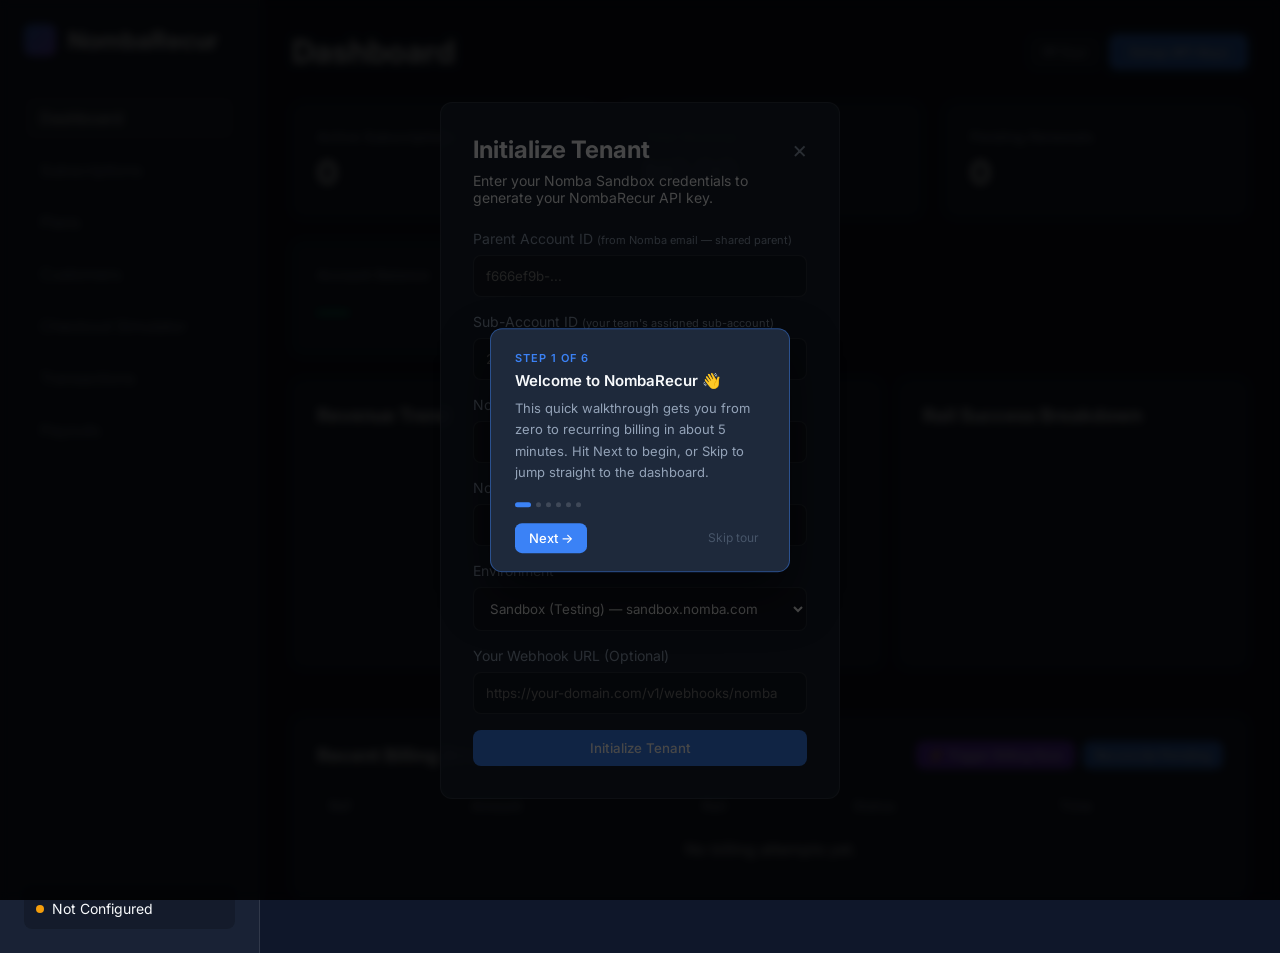
==== static/index.html @ 5887d8bd "feat: account balance, transaction ledger, bank dropdown, and payouts - Dashboard stat card now show" ====
<!DOCTYPE html>
<html lang="en">
<head>
    <meta charset="UTF-8">
    <meta name="viewport" content="width=device-width, initial-scale=1.0">
    <title>NombaRecur - Merchant Dashboard</title>
    <link rel="stylesheet" href="/static/styles.css">
    <link href="https://fonts.googleapis.com/css2?family=Inter:wght@300;400;500;600;700&display=swap" rel="stylesheet">
    <script src="https://cdn.jsdelivr.net/npm/chart.js"></script>
</head>
<body>
    <div id="app">
        <!-- Sidebar -->
        <aside class="sidebar">
            <div class="brand">
                <div class="logo"></div>
                <h2>NombaRecur</h2>
            </div>
            <nav>
                <a href="#" class="active" data-view="dashboard">Dashboard</a>
                <a href="#" data-view="subscriptions">Subscriptions</a>
                <a href="#" data-view="plans">Plans</a>
                <a href="#" data-view="customers">Customers</a>
                <a href="#" data-view="simulator">Checkout Simulator</a>
                <a href="#" data-view="transactions">Transactions</a>
                <a href="#" data-view="payouts">Payouts</a>
            </nav>
            <div class="tenant-status" id="tenantStatus">
                <span class="status-indicator yellow"></span> Not Configured
            </div>
        </aside>

        <!-- Main Content -->
        <main class="content">
            <!-- Topbar -->
            <header class="topbar">
                <h1 id="pageTitle">Dashboard</h1>
                <div style="display:flex;gap:8px;align-items:center;">
                    <button id="tourBtn" class="btn" style="padding:8px 14px;font-size:13px;background:rgba(255,255,255,0.06);color:#94a3b8;" title="Replay the getting-started tour">🗺 Tour</button>
                    <button id="setupBtn" class="btn primary">Setup API Keys</button>
                </div>
            </header>

            <!-- Views -->
            <div id="views">
                <!-- Dashboard View -->
                <div class="view active" id="view-dashboard">
                    <div class="stats-grid">
                        <div class="stat-card">
                            <h3>Active Subscriptions</h3>
                            <p class="value" id="activeSubsCount">0</p>
                        </div>
                        <div class="stat-card">
                            <h3>Total Revenue</h3>
                            <p class="value" id="totalRevenue">₦0.00</p>
                        </div>
                        <div class="stat-card">
                            <h3>Pending Renewals</h3>
                            <p class="value" id="pendingRenewals">0</p>
                        </div>
                        <div class="stat-card" style="border-color: rgba(16,185,129,0.3);">
                            <h3>Account Balance</h3>
                            <p class="value" id="accountBalance" style="color:#10b981;">—</p>
                        </div>
                    </div>
                    <div class="charts-grid" style="display: grid; grid-template-columns: 2fr 1fr; gap: 16px; margin-top: 16px;">
                        <div class="card">
                            <h3 style="margin-bottom:12px;">Revenue Trend</h3>
                            <div><canvas id="revenueChart" height="200"></canvas></div>
                        </div>
                        <div class="card">
                            <h3 style="margin-bottom:12px;">Rail Success Breakdown</h3>
                            <div><canvas id="railChart" height="200"></canvas></div>
                        </div>
                    </div>
                    <div class="card mt-2">
                        <div class="flex-between" style="margin-bottom: 16px;">
                            <h3 style="margin-bottom: 0;">Recent Billing Attempts</h3>
                            <div style="display:flex;gap:8px;">
                                <button id="triggerBillingBtn" class="btn" style="padding:6px 12px;font-size:13px;background:#7c3aed;color:white;">⚡ Trigger Billing Now</button>
                                <button id="reconcileBtn" class="btn primary" style="padding: 6px 12px; font-size: 13px;">Reconcile Pending</button>
                            </div>
                        </div>
                        <div class="table-responsive">
                            <table class="table">
                                <thead>
                                    <tr>
                                        <th>Ref</th>
                                        <th>Amount</th>
                                        <th>Rail</th>
                                        <th>Status</th>
                                        <th>Time</th>
                                    </tr>
                                </thead>
                                <tbody id="billingLogBody">
                                    <tr><td colspan="5" class="text-center">No billing attempts yet.</td></tr>
                                </tbody>
                            </table>
                        </div>
                    </div>
                </div>

                <!-- Subscriptions View -->
                <div class="view" id="view-subscriptions">
                    <div class="card">
                        <h3>Active Subscriptions</h3>
                        <div id="subscriptionsList" class="flex-list"></div>
                    </div>
                </div>

                <!-- Plans View -->
                <div class="view" id="view-plans">
                    <div class="card">
                        <h3>Create New Plan</h3>
                        <form id="createPlanForm">
                            <div class="form-group">
                                <label>Plan Name</label>
                                <input type="text" id="planName" placeholder="e.g. Pro Monthly" required>
                            </div>
                            <div class="form-group">
                                <label>Amount (₦)</label>
                                <input type="number" id="planAmount" placeholder="10000" required>
                            </div>
                            <div class="form-group">
                                <label>Billing Interval</label>
                                <select id="planInterval" required>
                                    <option value="monthly">Monthly</option>
                                    <option value="yearly">Yearly</option>
                                    <option value="weekly">Weekly</option>
                                    <option value="daily">Daily</option>
                                    <option value="5_minutes">Every 5 Minutes (Demo)</option>
                                    <option value="4_minutes">Every 4 Minutes (Demo)</option>
                                    <option value="1_minute">Every 1 Minute (Demo)</option>
                                </select>
                            </div>
                            <button type="submit" class="btn primary">Create Plan</button>
                        </form>
                    </div>
                    <div class="card mt-2">
                        <h3>Your Plans</h3>
                        <div id="plansList" class="flex-list"></div>
                    </div>
                </div>

                <!-- Customers View -->
                <div class="view" id="view-customers">
                    <div class="card">
                        <h3>Register Customer</h3>
                        <form id="createCustomerForm">
                            <div class="form-group">
                                <label>Email</label>
                                <input type="email" id="customerEmail" placeholder="jane@example.com" required>
                            </div>
                            <div class="form-group">
                                <label>External ID</label>
                                <input type="text" id="customerExtId" placeholder="user_123" required>
                            </div>
                            <button type="submit" class="btn primary">Register Customer</button>
                        </form>
                    </div>
                    
                    <div class="card mt-2">
                        <div class="flex-between">
                            <h3>Import from CSV</h3>
                        </div>
                        <p class="text-muted" style="font-size: 14px; margin-bottom: 12px;">CSV must have <code>email</code> and <code>external_id</code> headers.</p>
                        <div style="display: flex; gap: 12px;">
                            <input type="file" id="csvFileInput" accept=".csv" style="flex: 1; padding: 8px;">
                            <button id="importCsvBtn" class="btn primary">Import CSV</button>
                        </div>
                    </div>
                    <div class="card mt-2">
                        <h3>Enroll Direct Debit Mandate</h3>
                        <p class="text-muted" style="font-size:14px;margin-bottom:12px;">Link a customer's bank account for automatic direct debit payments (Rail 2). Requires a live Nigerian bank account.</p>
                        <form id="enrollMandateForm">
                            <div class="form-group">
                                <label>Customer</label>
                                <select id="mandateCustomer" required></select>
                            </div>
                            <div class="form-group">
                                <label>Account Number</label>
                                <input type="text" id="mandateAccountNumber" placeholder="0123456789" maxlength="10" required>
                            </div>
                            <div class="form-group">
                                <label>Bank</label>
                                <select id="mandateBankCode" required>
                                    <option value="">Loading banks...</option>
                                </select>
                            </div>
                            <div class="form-group">
                                <label>Phone Number</label>
                                <input type="tel" id="mandatePhone" placeholder="08012345678">
                            </div>
                            <button type="submit" class="btn primary">Enroll Mandate</button>
                        </form>
                    </div>
                    <div class="card mt-2">
                        <h3>Your Customers</h3>
                        <div id="customersList" class="flex-list"></div>
                    </div>
                </div>

                <!-- Simulator View -->
                <div class="view" id="view-simulator">
                    <div class="card">
                        <h3>Simulate Subscription Checkout</h3>
                        <p class="text-muted">Select a plan and customer to generate an initial checkout link. This mimics what your frontend would do to setup the recurring mandate.</p>
                        <form id="simulateForm">
                            <div class="form-group">
                                <label>Customer</label>
                                <select id="simCustomer" required></select>
                            </div>
                            <div class="form-group">
                                <label>Plan</label>
                                <select id="simPlan" required></select>
                            </div>
                            <button type="submit" class="btn primary" id="generateLinkBtn">Generate Nomba Checkout Link</button>
                        </form>
                    </div>
                    
                    <div id="checkoutResult" class="card mt-2 hidden" style="border: 1px solid #10b981; background: rgba(16, 185, 129, 0.05);">
                        <h3 style="color: #10b981;">Checkout Generated!</h3>
                        <p>Click below to open Nomba's hosted sandbox checkout. Use OTP <strong>9999</strong> to simulate success.</p>
                        <div style="display:flex;align-items:flex-start;gap:20px;flex-wrap:wrap;">
                            <div>
                                <a id="checkoutLinkBtn" href="#" target="_blank" class="btn" style="background: #10b981; color: white;">Open Checkout ↗</a>
                                <p style="font-size:12px;color:#64748b;margin-top:8px;">Or scan the QR code to open on mobile</p>
                            </div>
                            <div style="text-align:center;">
                                <img id="checkoutQR" src="" alt="Checkout QR" width="140" height="140" style="border-radius:8px;border:3px solid rgba(16,185,129,0.3);">
                            </div>
                        </div>
                    </div>
                </div>
                <!-- Transactions View -->
                <div class="view" id="view-transactions">
                    <div class="card">
                        <div class="flex-between" style="margin-bottom:16px;">
                            <h3 style="margin-bottom:0;">Transaction Ledger</h3>
                            <button id="refreshTxBtn" class="btn" style="padding:6px 12px;font-size:13px;">↻ Refresh</button>
                        </div>
                        <div class="table-responsive">
                            <table class="table">
                                <thead>
                                    <tr>
                                        <th>Reference</th>
                                        <th>Amount</th>
                                        <th>Type</th>
                                        <th>Status</th>
                                        <th>Description</th>
                                        <th>Date</th>
                                    </tr>
                                </thead>
                                <tbody id="txTableBody">
                                    <tr><td colspan="6" class="text-center text-muted">Loading...</td></tr>
                                </tbody>
                            </table>
                        </div>
                        <div style="display:flex;gap:8px;margin-top:12px;justify-content:center;">
                            <button id="txPrevBtn" class="btn" style="padding:6px 16px;">← Prev</button>
                            <span id="txPageLabel" style="line-height:32px;color:#94a3b8;font-size:13px;">Page 1</span>
                            <button id="txNextBtn" class="btn" style="padding:6px 16px;">Next →</button>
                        </div>
                    </div>
                </div>

                <!-- Payouts View -->
                <div class="view" id="view-payouts">
                    <div class="card">
                        <h3>Send Payout</h3>
                        <p class="text-muted" style="font-size:14px;margin-bottom:16px;">Transfer collected funds from your Nomba sub-account to any Nigerian bank account.</p>
                        <form id="payoutForm">
                            <div style="display:grid;grid-template-columns:1fr 1fr;gap:12px;">
                                <div class="form-group">
                                    <label>Destination Bank</label>
                                    <select id="payoutBankCode" required>
                                        <option value="">Loading banks...</option>
                                    </select>
                                </div>
                                <div class="form-group">
                                    <label>Account Number</label>
                                    <input type="text" id="payoutAccountNumber" placeholder="0123456789" maxlength="10" required>
                                </div>
                            </div>
                            <div class="form-group" style="display:flex;gap:8px;align-items:flex-end;">
                                <div style="flex:1;">
                                    <label>Account Name</label>
                                    <input type="text" id="payoutAccountName" placeholder="Click Verify →" readonly required style="background:rgba(255,255,255,0.04);">
                                </div>
                                <button type="button" id="verifyAccountBtn" class="btn" style="padding:10px 16px;white-space:nowrap;margin-bottom:0;">Verify</button>
                            </div>
                            <div class="form-group">
                                <label>Amount (₦)</label>
                                <input type="number" id="payoutAmount" placeholder="5000" min="1" required>
                            </div>
                            <div class="form-group">
                                <label>Narration</label>
                                <input type="text" id="payoutNarration" placeholder="NombaRecur Payout" value="NombaRecur Payout">
                            </div>
                            <button type="submit" class="btn primary" id="sendPayoutBtn" disabled>Send Payout</button>
                        </form>
                    </div>
                    <div class="card mt-2">
                        <h3>Payout History</h3>
                        <div id="payoutHistoryList" class="flex-list"><p class="text-muted">Payouts will appear here after they are sent.</p></div>
                    </div>
                </div>
            </div>
        </main>
    </div>

    <!-- Modals -->
    <div class="modal" id="setupModal">
        <div class="modal-content">
            <div style="display: flex; justify-content: space-between; align-items: center; margin-bottom: 8px;">
                <h2 style="margin-bottom: 0;">Initialize Tenant</h2>
                <span id="closeModalBtn" style="cursor: pointer; font-size: 24px; color: var(--text-muted);">&times;</span>
            </div>
            <p class="text-muted">Enter your Nomba Sandbox credentials to generate your NombaRecur API key.</p>
            <form id="setupForm">
                <div class="form-group">
                    <label>Parent Account ID <span style="font-size:11px;color:#94a3b8;">(from Nomba email — shared parent)</span></label>
                    <input type="text" id="nombaAccountId" placeholder="f666ef9b-..." required>
                </div>
                <div class="form-group">
                    <label>Sub-Account ID <span style="font-size:11px;color:#94a3b8;">(your team's assigned sub-account)</span></label>
                    <input type="text" id="nombaSubAccountId" placeholder="263f3870-...">
                </div>
                <div class="form-group">
                    <label>Nomba Client ID</label>
                    <input type="text" id="nombaClientId" required>
                </div>
                <div class="form-group">
                    <label>Nomba Client Secret</label>
                    <input type="password" id="nombaClientSecret" required>
                </div>
                <div class="form-group">
                    <label>Environment</label>
                    <select id="nombaEnv">
                        <option value="sandbox">Sandbox (Testing) — sandbox.nomba.com</option>
                        <option value="production">Production (Live) — api.nomba.com · unlimited VAs</option>
                    </select>
                </div>
                <div class="form-group">
                    <label>Your Webhook URL (Optional)</label>
                    <input type="url" id="webhookUrl" placeholder="https://your-domain.com/v1/webhooks/nomba">
                </div>
                <button type="submit" class="btn primary full-width">Initialize Tenant</button>
            </form>
        </div>
    </div>

    <div class="modal" id="messageModal">
        <div class="modal-content">
            <h2 id="messageModalTitle" style="margin-bottom: 8px;">Message</h2>
            <p id="messageModalText" style="margin-bottom: 16px;"></p>
            <button id="messageModalBtn" class="btn primary full-width">OK</button>
        </div>
    </div>

    <!-- VA Provisioning Failure Modal -->
    <div class="modal" id="vaRetryModal">
        <div class="modal-content">
            <div style="text-align:center; margin-bottom: 12px;">
                <span style="font-size: 36px;">🏦</span>
            </div>
            <h2 style="margin-bottom: 8px; color: #f59e0b;">Virtual Account Not Ready</h2>
            <p id="vaRetryText" style="margin-bottom: 20px; color: #94a3b8; font-size: 14px;"></p>
            <div style="display:flex; gap: 10px;">
                <button id="vaRetryBtn" class="btn primary full-width">Retry VA Creation</button>
                <button id="vaRetryDismissBtn" class="btn full-width" style="background: var(--bg-lighter);">Dismiss</button>
            </div>
        </div>
    </div>

    <!-- Onboarding Tour -->
    <div id="tourOverlay" class="tour-overlay" style="display:none;"></div>
    <div id="tourCard" class="tour-card" style="display:none;"></div>

    <!-- Loading Overlay -->
    <div id="loadingOverlay" class="loading-overlay">
        <div class="spinner"></div>
    </div>

    <script src="/static/app.js"></script>
</body>
</html>
---- static/styles.css ----
:root {
    --bg-dark: #0f172a;
    --bg-card: rgba(30, 41, 59, 0.7);
    --border: rgba(255, 255, 255, 0.1);
    --primary: #3b82f6;
    --primary-hover: #2563eb;
    --text-main: #f8fafc;
    --text-muted: #94a3b8;
    --yellow: #f59e0b;
    --green: #10b981;
}

* {
    box-sizing: border-box;
    margin: 0;
    padding: 0;
}

body {
    font-family: 'Inter', sans-serif;
    background-color: var(--bg-dark);
    color: var(--text-main);
    display: flex;
    min-height: 100vh;
}

/* Glassmorphism Classes */
.card, .sidebar, .modal-content {
    background: var(--bg-card);
    backdrop-filter: blur(12px);
    -webkit-backdrop-filter: blur(12px);
    border: 1px solid var(--border);
    border-radius: 12px;
}

/* Layout */
#app {
    display: flex;
    width: 100%;
}

.sidebar {
    width: 260px;
    padding: 24px;
    display: flex;
    flex-direction: column;
    border-radius: 0;
    border-top: none;
    border-bottom: none;
    border-left: none;
}

.brand {
    display: flex;
    align-items: center;
    gap: 12px;
    margin-bottom: 40px;
}

.logo {
    width: 32px;
    height: 32px;
    background: linear-gradient(135deg, var(--primary), #8b5cf6);
    border-radius: 8px;
}

.sidebar nav {
    display: flex;
    flex-direction: column;
    gap: 8px;
    flex: 1;
}

.sidebar nav a {
    color: var(--text-muted);
    text-decoration: none;
    padding: 12px 16px;
    border-radius: 8px;
    transition: all 0.2s;
}

.sidebar nav a:hover, .sidebar nav a.active {
    background: rgba(255, 255, 255, 0.05);
    color: var(--text-main);
}

.tenant-status {
    padding: 12px;
    border-radius: 8px;
    background: rgba(0,0,0,0.2);
    font-size: 14px;
    display: flex;
    align-items: center;
    gap: 8px;
}

.status-indicator {
    width: 8px;
    height: 8px;
    border-radius: 50%;
}
.status-indicator.yellow { background: var(--yellow); }
.status-indicator.green { background: var(--green); box-shadow: 0 0 8px var(--green); }

.content {
    flex: 1;
    padding: 32px;
    overflow-y: auto;
}

.topbar {
    display: flex;
    justify-content: space-between;
    align-items: center;
    margin-bottom: 32px;
}

/* UI Elements */
.btn {
    padding: 10px 20px;
    border-radius: 8px;
    border: none;
    cursor: pointer;
    font-weight: 500;
    font-family: inherit;
    transition: all 0.2s;
    text-decoration: none;
    display: inline-block;
}

.btn.primary {
    background: var(--primary);
    color: white;
}

.btn.primary:hover {
    background: var(--primary-hover);
}

.full-width { width: 100%; }

.stats-grid {
    display: grid;
    grid-template-columns: repeat(auto-fit, minmax(240px, 1fr));
    gap: 24px;
    margin-bottom: 24px;
}

.stat-card {
    background: var(--bg-card);
    border: 1px solid var(--border);
    border-radius: 12px;
    padding: 24px;
}

.stat-card h3 {
    font-size: 14px;
    color: var(--text-muted);
    font-weight: 500;
    margin-bottom: 8px;
}

.stat-card .value {
    font-size: 32px;
    font-weight: 700;
}

.card {
    padding: 24px;
    margin-bottom: 24px;
}

.mt-2 { margin-top: 24px; }
.hidden { display: none !important; }

/* Forms */
.form-group {
    margin-bottom: 16px;
}

.form-group label {
    display: block;
    margin-bottom: 8px;
    font-size: 14px;
    color: var(--text-muted);
}

input, select {
    width: 100%;
    padding: 12px;
    background: rgba(0, 0, 0, 0.2);
    border: 1px solid var(--border);
    border-radius: 8px;
    color: white;
    font-family: inherit;
}
input:focus, select:focus {
    outline: none;
    border-color: var(--primary);
}

/* Tables & Lists */
.table-responsive {
    overflow-x: auto;
}
table {
    width: 100%;
    border-collapse: collapse;
}
th, td {
    text-align: left;
    padding: 12px;
    border-bottom: 1px solid var(--border);
}
th {
    color: var(--text-muted);
    font-weight: 500;
    font-size: 14px;
}
.text-center { text-align: center; }

.flex-list {
    display: flex;
    flex-direction: column;
    gap: 12px;
}
.list-item {
    padding: 16px;
    background: rgba(0,0,0,0.2);
    border-radius: 8px;
    border: 1px solid var(--border);
}

/* Views */
.view {
    display: none;
}
.view.active {
    display: block;
    animation: fadeIn 0.3s ease;
}

@keyframes fadeIn {
    from { opacity: 0; transform: translateY(10px); }
    to { opacity: 1; transform: translateY(0); }
}

/* Modals */
.modal {
    position: fixed;
    top: 0; left: 0; right: 0; bottom: 0;
    background: rgba(0,0,0,0.6);
    backdrop-filter: blur(4px);
    display: none;
    justify-content: center;
    align-items: center;
    z-index: 100;
}
.modal.active {
    display: flex;
}
.modal-content {
    width: 100%;
    max-width: 400px;
    padding: 32px;
}
.modal h2 { margin-bottom: 8px; }
.modal p { margin-bottom: 24px; font-size: 14px; }

/* Spinner */
.loading-overlay {
    position: fixed;
    top: 0; left: 0; right: 0; bottom: 0;
    background: rgba(15, 23, 42, 0.8);
    backdrop-filter: blur(4px);
    display: flex;
    justify-content: center;
    align-items: center;
    z-index: 9999;
    opacity: 0;
    pointer-events: none;
    transition: opacity 0.3s;
}

.loading-overlay.active {
    opacity: 1;
    pointer-events: all;
}

.spinner {
    width: 50px;
    height: 50px;
    border: 4px solid var(--border);
    border-top-color: var(--primary);
    border-radius: 50%;
    animation: spin 1s linear infinite;
}

@keyframes spin {
    to { transform: rotate(360deg); }
}

.btn-danger {
    background: #ef4444;
    color: white;
    padding: 6px 12px;
    font-size: 12px;
}
.btn-danger:hover {
    background: #dc2626;
}

.flex-between {
    display: flex;
    justify-content: space-between;
    align-items: center;
}

/* ------------------------------------------------------------------ */
/* Onboarding Tour                                                      */
/* ------------------------------------------------------------------ */

/* Semi-transparent full-screen dimmer; pointer-events off so the     */
/* highlighted element remains interactive during the tour.            */
.tour-overlay {
    position: fixed;
    inset: 0;
    background: rgba(0, 0, 0, 0.72);
    z-index: 490;
    pointer-events: none;
    transition: opacity 0.25s;
}

/* Anything the tour wants to spotlight sits above the dimmer.         */
/* JS temporarily sets position:relative + this class on the element   */
/* and, when needed, on its closest positioned ancestor (e.g. sidebar).*/
.tour-highlighted {
    position: relative !important;
    z-index: 510 !important;
    border-radius: 8px;
    box-shadow: 0 0 0 3px #3b82f6, 0 0 0 7px rgba(59, 130, 246, 0.25),
                0 0 28px rgba(59, 130, 246, 0.18) !important;
    transition: box-shadow 0.25s;
}

/* Floating tooltip card */
.tour-card {
    position: fixed;
    z-index: 520;
    width: 300px;
    background: #1e293b;
    border: 1px solid rgba(59, 130, 246, 0.45);
    border-radius: 12px;
    padding: 22px 24px 18px;
    box-shadow: 0 24px 48px rgba(0, 0, 0, 0.55);
    transition: top 0.22s ease, left 0.22s ease, transform 0.22s ease;
}

.tour-badge {
    font-size: 11px;
    font-weight: 600;
    letter-spacing: 1px;
    text-transform: uppercase;
    color: #3b82f6;
    margin-bottom: 6px;
}

.tour-card h3 {
    font-size: 15px;
    font-weight: 600;
    color: #f8fafc;
    margin-bottom: 8px;
}

.tour-card p {
    font-size: 13px;
    color: #94a3b8;
    line-height: 1.65;
    margin-bottom: 18px;
}

/* Progress dots */
.tour-dots {
    display: flex;
    gap: 5px;
    margin-bottom: 16px;
}

.tour-dot {
    height: 5px;
    border-radius: 3px;
    background: rgba(255, 255, 255, 0.15);
    transition: width 0.2s, background 0.2s;
    width: 5px;
}
.tour-dot.active {
    width: 16px;
    background: #3b82f6;
}

/* Controls row */
.tour-controls {
    display: flex;
    align-items: center;
    gap: 8px;
}

.tour-btn {
    padding: 7px 14px;
    border-radius: 7px;
    border: none;
    cursor: pointer;
    font-size: 13px;
    font-weight: 500;
    font-family: inherit;
    transition: background 0.15s, color 0.15s;
}
.tour-btn.prev {
    background: rgba(255, 255, 255, 0.07);
    color: #cbd5e1;
}
.tour-btn.prev:hover { background: rgba(255,255,255,0.12); }

.tour-btn.next {
    background: #3b82f6;
    color: #fff;
}
.tour-btn.next:hover { background: #2563eb; }

.tour-skip {
    margin-left: auto;
    background: none;
    border: none;
    color: #475569;
    font-size: 12px;
    cursor: pointer;
    font-family: inherit;
    padding: 4px 6px;
    border-radius: 4px;
    transition: color 0.15s;
}
.tour-skip:hover { color: #94a3b8; }
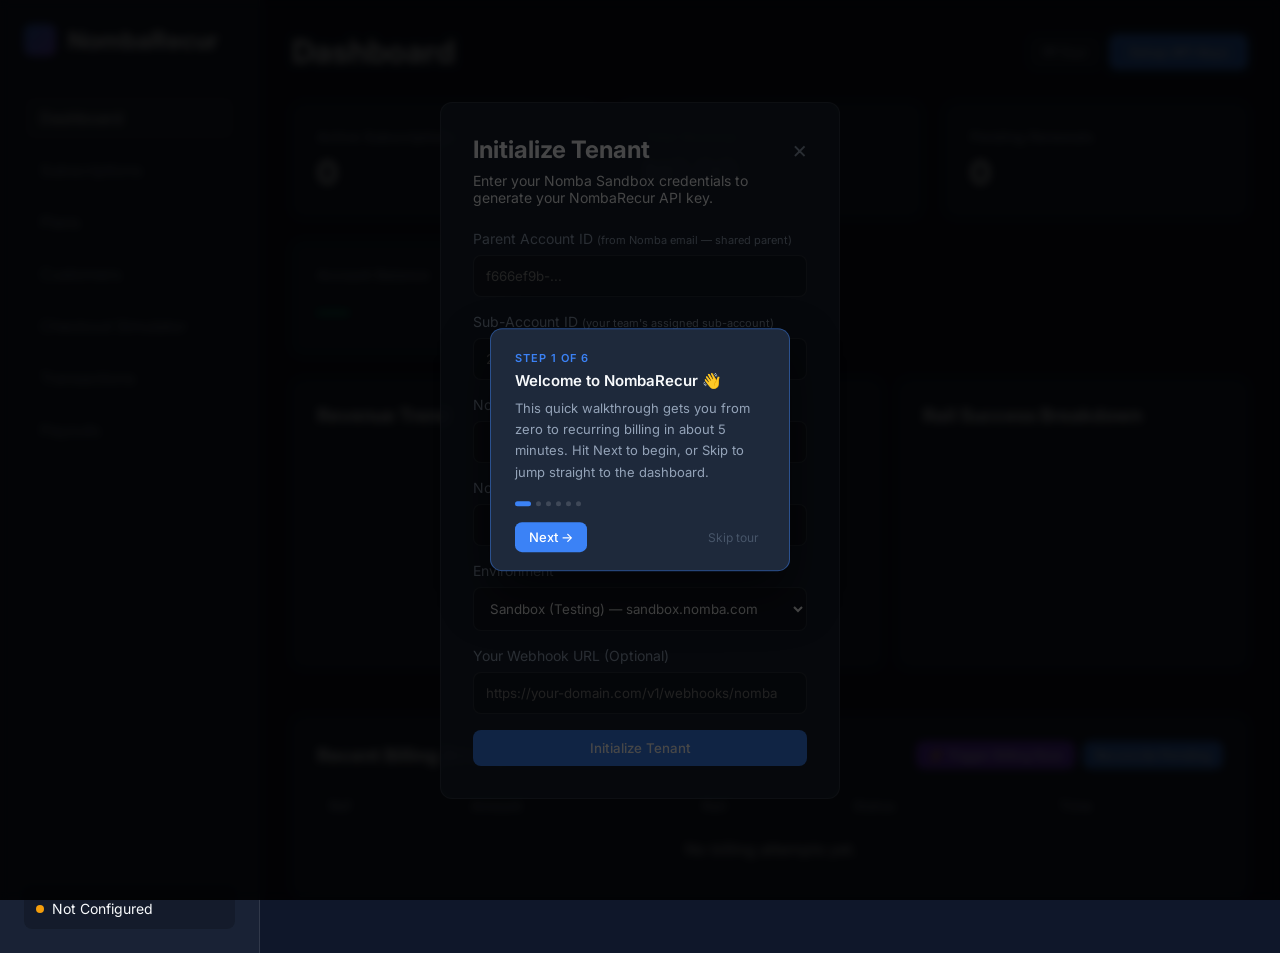
==== commit a23d3257: "feat: add search to banks list, requery VA UI" ====
--- a/static/index.html
+++ b/static/index.html
@@ -148,8 +148,16 @@
                         <h3>Register Customer</h3>
                         <form id="createCustomerForm">
                             <div class="form-group">
+                                <label>Full Name</label>
+                                <input type="text" id="customerName" placeholder="Jane Doe" required>
+                            </div>
+                            <div class="form-group">
                                 <label>Email</label>
                                 <input type="email" id="customerEmail" placeholder="jane@example.com" required>
+                            </div>
+                            <div class="form-group">
+                                <label>Phone (optional)</label>
+                                <input type="tel" id="customerPhone" placeholder="08012345678">
                             </div>
                             <div class="form-group">
                                 <label>External ID</label>
@@ -183,9 +191,8 @@
                             </div>
                             <div class="form-group">
                                 <label>Bank</label>
-                                <select id="mandateBankCode" required>
-                                    <option value="">Loading banks...</option>
-                                </select>
+                                <input list="bankDatalist" id="mandateBankInput" placeholder="Type to search banks..." required autocomplete="off">
+                                <input type="hidden" id="mandateBankCode">
                             </div>
                             <div class="form-group">
                                 <label>Phone Number</label>
@@ -273,9 +280,8 @@
                             <div style="display:grid;grid-template-columns:1fr 1fr;gap:12px;">
                                 <div class="form-group">
                                     <label>Destination Bank</label>
-                                    <select id="payoutBankCode" required>
-                                        <option value="">Loading banks...</option>
-                                    </select>
+                                    <input list="bankDatalist" id="payoutBankInput" placeholder="Type to search banks..." required autocomplete="off">
+                                    <input type="hidden" id="payoutBankCode">
                                 </div>
                                 <div class="form-group">
                                     <label>Account Number</label>
@@ -382,6 +388,9 @@
         <div class="spinner"></div>
     </div>
 
+    <!-- Datalist for Banks -->
+    <datalist id="bankDatalist"></datalist>
+
     <script src="/static/app.js"></script>
 </body>
 </html>
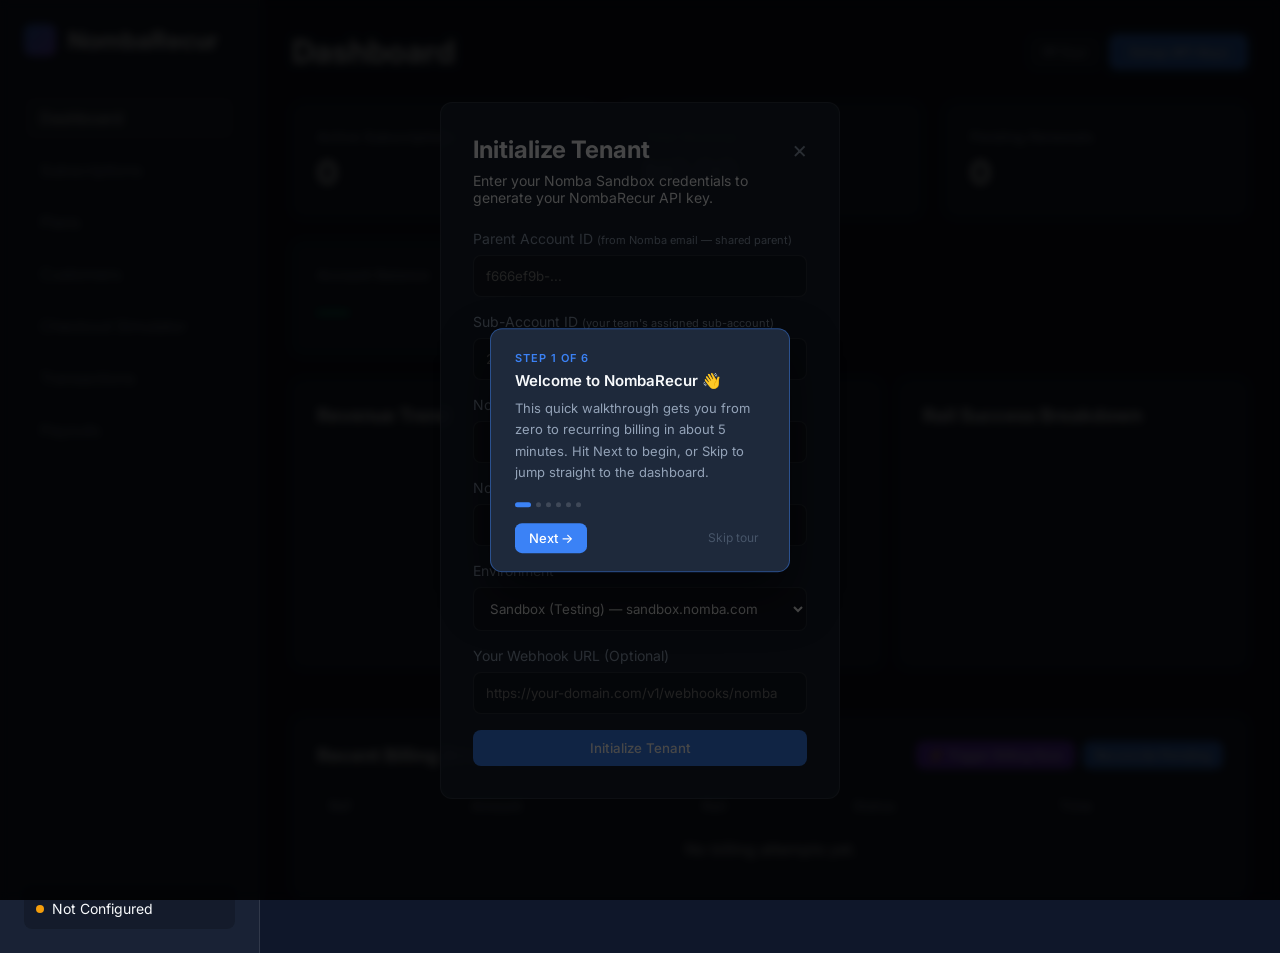
==== commit 4df6da40: "feat: add invoice generation UI to checkout simulator" ====
--- a/static/index.html
+++ b/static/index.html
@@ -191,8 +191,9 @@
                             </div>
                             <div class="form-group">
                                 <label>Bank</label>
-                                <input list="bankDatalist" id="mandateBankInput" placeholder="Type to search banks..." required autocomplete="off">
+                                <input list="mandateBankDatalist" id="mandateBankInput" placeholder="Commercial banks only (Access, GTB, Zenith…)" required autocomplete="off">
                                 <input type="hidden" id="mandateBankCode">
+                                <small style="color:#f59e0b;font-size:11px;">⚠ NIBSS only supports commercial banks — not MFBs (Kuda, OPay, Moniepoint, etc.)</small>
                             </div>
                             <div class="form-group">
                                 <label>Phone Number</label>
@@ -225,16 +226,58 @@
                         </form>
                     </div>
                     
-                    <div id="checkoutResult" class="card mt-2 hidden" style="border: 1px solid #10b981; background: rgba(16, 185, 129, 0.05);">
-                        <h3 style="color: #10b981;">Checkout Generated!</h3>
-                        <p>Click below to open Nomba's hosted sandbox checkout. Use OTP <strong>9999</strong> to simulate success.</p>
-                        <div style="display:flex;align-items:flex-start;gap:20px;flex-wrap:wrap;">
+                    <div id="checkoutResult" class="card mt-2 hidden" style="border: 1px solid #10b981; background: #ffffff;">
+                        <div class="flex-between" style="border-bottom: 1px solid #e2e8f0; padding-bottom: 16px; margin-bottom: 16px;">
+                            <h3 style="color: #10b981; margin: 0;">Checkout Generated!</h3>
                             <div>
+                                <button id="viewInvoiceBtn" class="btn" style="background: #f1f5f9; color: #334155; margin-right: 8px;">📄 View Invoice</button>
                                 <a id="checkoutLinkBtn" href="#" target="_blank" class="btn" style="background: #10b981; color: white;">Open Checkout ↗</a>
-                                <p style="font-size:12px;color:#64748b;margin-top:8px;">Or scan the QR code to open on mobile</p>
-                            </div>
-                            <div style="text-align:center;">
-                                <img id="checkoutQR" src="" alt="Checkout QR" width="140" height="140" style="border-radius:8px;border:3px solid rgba(16,185,129,0.3);">
+                            </div>
+                        </div>
+                        <p class="text-muted" style="margin-bottom: 20px;">Use OTP <strong>9999</strong> to simulate a successful payment in the sandbox checkout.</p>
+                        
+                        <!-- Invoice Template -->
+                        <div id="invoiceTemplate" class="hidden" style="border: 1px solid #e2e8f0; border-radius: 8px; padding: 24px; max-width: 500px; margin: 0 auto; background: #f8fafc; box-shadow: 0 4px 6px -1px rgba(0,0,0,0.05);">
+                            <div style="text-align: center; margin-bottom: 20px;">
+                                <h2 style="margin: 0; color: #0f172a; font-size: 24px;">INVOICE</h2>
+                                <p style="color: #64748b; margin: 4px 0 0; font-size: 14px;">Subscription Payment Request</p>
+                            </div>
+                            
+                            <div style="display: flex; justify-content: space-between; margin-bottom: 24px; font-size: 14px;">
+                                <div>
+                                    <p style="color: #64748b; margin: 0 0 4px; font-size: 12px; text-transform: uppercase; font-weight: 600;">Billed To</p>
+                                    <p id="invCustomerName" style="margin: 0; font-weight: 600; color: #0f172a;">Customer Name</p>
+                                    <p id="invCustomerEmail" style="margin: 4px 0 0; color: #475569;">email@example.com</p>
+                                </div>
+                                <div style="text-align: right;">
+                                    <p style="color: #64748b; margin: 0 0 4px; font-size: 12px; text-transform: uppercase; font-weight: 600;">Date</p>
+                                    <p id="invDate" style="margin: 0; color: #0f172a;"></p>
+                                </div>
+                            </div>
+                            
+                            <table style="width: 100%; border-collapse: collapse; margin-bottom: 24px; font-size: 14px;">
+                                <thead>
+                                    <tr style="border-bottom: 2px solid #cbd5e1;">
+                                        <th style="text-align: left; padding: 8px 0; color: #475569;">Description</th>
+                                        <th style="text-align: right; padding: 8px 0; color: #475569;">Amount</th>
+                                    </tr>
+                                </thead>
+                                <tbody>
+                                    <tr style="border-bottom: 1px solid #e2e8f0;">
+                                        <td id="invPlanName" style="padding: 12px 0; color: #0f172a; font-weight: 500;">Plan Name</td>
+                                        <td id="invPlanAmount" style="padding: 12px 0; text-align: right; color: #0f172a; font-weight: 600;">₦0.00</td>
+                                    </tr>
+                                </tbody>
+                            </table>
+                            
+                            <div style="display: flex; justify-content: space-between; align-items: center; background: #fff; padding: 16px; border-radius: 8px; border: 1px dashed #cbd5e1;">
+                                <div>
+                                    <p style="margin: 0 0 8px; font-size: 14px; color: #475569;">Scan to pay instantly:</p>
+                                    <img id="checkoutQR" src="" alt="Checkout QR" width="100" height="100" style="border-radius:4px;border:1px solid #e2e8f0;">
+                                </div>
+                                <div style="text-align: right;">
+                                    <a id="invPayBtn" href="#" target="_blank" class="btn primary" style="padding: 10px 20px;">Pay Now →</a>
+                                </div>
                             </div>
                         </div>
                     </div>
@@ -280,7 +323,7 @@
                             <div style="display:grid;grid-template-columns:1fr 1fr;gap:12px;">
                                 <div class="form-group">
                                     <label>Destination Bank</label>
-                                    <input list="bankDatalist" id="payoutBankInput" placeholder="Type to search banks..." required autocomplete="off">
+                                    <input list="payoutBankDatalist" id="payoutBankInput" placeholder="Type to search banks..." required autocomplete="off">
                                     <input type="hidden" id="payoutBankCode">
                                 </div>
                                 <div class="form-group">
@@ -388,8 +431,10 @@
         <div class="spinner"></div>
     </div>
 
-    <!-- Datalist for Banks -->
-    <datalist id="bankDatalist"></datalist>
+    <!-- Datalist for Payouts (all banks including MFBs) -->
+    <datalist id="payoutBankDatalist"></datalist>
+    <!-- Datalist for Mandate enrollment (commercial banks only — NIBSS requirement) -->
+    <datalist id="mandateBankDatalist"></datalist>
 
     <script src="/static/app.js"></script>
 </body>
--- a/static/styles.css
+++ b/static/styles.css
@@ -440,3 +440,69 @@
     transition: color 0.15s;
 }
 .tour-skip:hover { color: #94a3b8; }
+
+/* ------------------------------------------------------------------ */
+/* Mobile Responsiveness                                              */
+/* ------------------------------------------------------------------ */
+@media (max-width: 768px) {
+    #app {
+        flex-direction: column;
+    }
+    
+    .sidebar {
+        width: 100%;
+        padding: 16px;
+        flex-direction: row;
+        flex-wrap: wrap;
+        align-items: center;
+        justify-content: space-between;
+    }
+    
+    .brand {
+        margin-bottom: 0;
+    }
+    
+    .sidebar nav {
+        flex-direction: row;
+        flex-wrap: wrap;
+        width: 100%;
+        margin-top: 16px;
+    }
+    
+    .tenant-status {
+        width: 100%;
+        margin-top: 16px;
+        justify-content: center;
+    }
+    
+    .content {
+        padding: 16px;
+    }
+    
+    .charts-grid {
+        grid-template-columns: 1fr !important;
+    }
+    
+    .flex-between {
+        flex-direction: column;
+        align-items: flex-start;
+        gap: 12px;
+    }
+    
+    .modal-content {
+        padding: 24px;
+        margin: 16px;
+        max-height: 90vh;
+        overflow-y: auto;
+    }
+    
+    .topbar {
+        flex-direction: column;
+        align-items: flex-start;
+        gap: 16px;
+    }
+    
+    .form-group[style*="display:grid"] {
+        grid-template-columns: 1fr !important;
+    }
+}
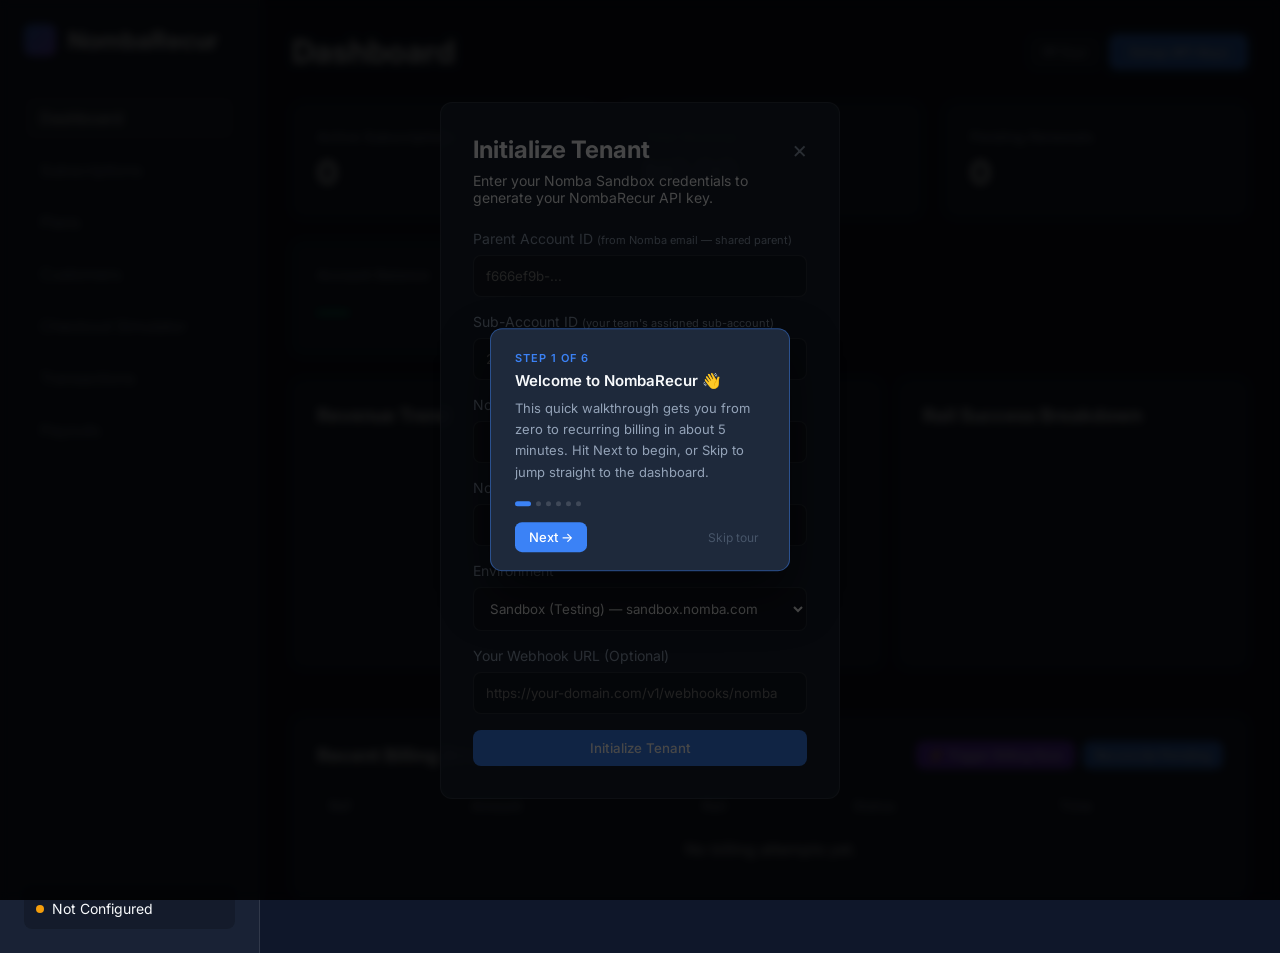
==== commit 81e4d83a: "feat: show dedicated VA prominently on invoice template" ====
--- a/static/index.html
+++ b/static/index.html
@@ -270,13 +270,21 @@
                                 </tbody>
                             </table>
                             
-                            <div style="display: flex; justify-content: space-between; align-items: center; background: #fff; padding: 16px; border-radius: 8px; border: 1px dashed #cbd5e1;">
-                                <div>
-                                    <p style="margin: 0 0 8px; font-size: 14px; color: #475569;">Scan to pay instantly:</p>
-                                    <img id="checkoutQR" src="" alt="Checkout QR" width="100" height="100" style="border-radius:4px;border:1px solid #e2e8f0;">
-                                </div>
-                                <div style="text-align: right;">
-                                    <a id="invPayBtn" href="#" target="_blank" class="btn primary" style="padding: 10px 20px;">Pay Now →</a>
+                            <div style="display: flex; justify-content: space-between; align-items: stretch; gap: 16px;">
+                                <!-- VA Transfer Option -->
+                                <div id="invVaBox" class="hidden" style="flex: 1; background: #fff; padding: 16px; border-radius: 8px; border: 1px solid #cbd5e1; text-align: center;">
+                                    <p style="margin: 0 0 12px; font-size: 13px; color: #475569; font-weight: 500;">Option 1: Bank Transfer</p>
+                                    <p style="font-size: 12px; color: #64748b; margin: 0 0 4px;">Bank Name</p>
+                                    <p id="invVaBank" style="font-size: 15px; font-weight: 600; color: #0f172a; margin: 0 0 12px;"></p>
+                                    <p style="font-size: 12px; color: #64748b; margin: 0 0 4px;">Account Number</p>
+                                    <p id="invVaNumber" style="font-size: 20px; font-weight: 700; color: #1e40af; margin: 0; letter-spacing: 2px;"></p>
+                                </div>
+                                
+                                <!-- Card Checkout Option -->
+                                <div style="flex: 1; background: #fff; padding: 16px; border-radius: 8px; border: 1px dashed #cbd5e1; text-align: center; display: flex; flex-direction: column; justify-content: space-between;">
+                                    <p style="margin: 0 0 12px; font-size: 13px; color: #475569; font-weight: 500;">Option 2: Pay with Card</p>
+                                    <img id="checkoutQR" src="" alt="Checkout QR" width="80" height="80" style="border-radius:4px;border:1px solid #e2e8f0; margin: 0 auto 12px;">
+                                    <a id="invPayBtn" href="#" target="_blank" class="btn primary" style="padding: 8px 16px; width: 100%;">Pay Now →</a>
                                 </div>
                             </div>
                         </div>
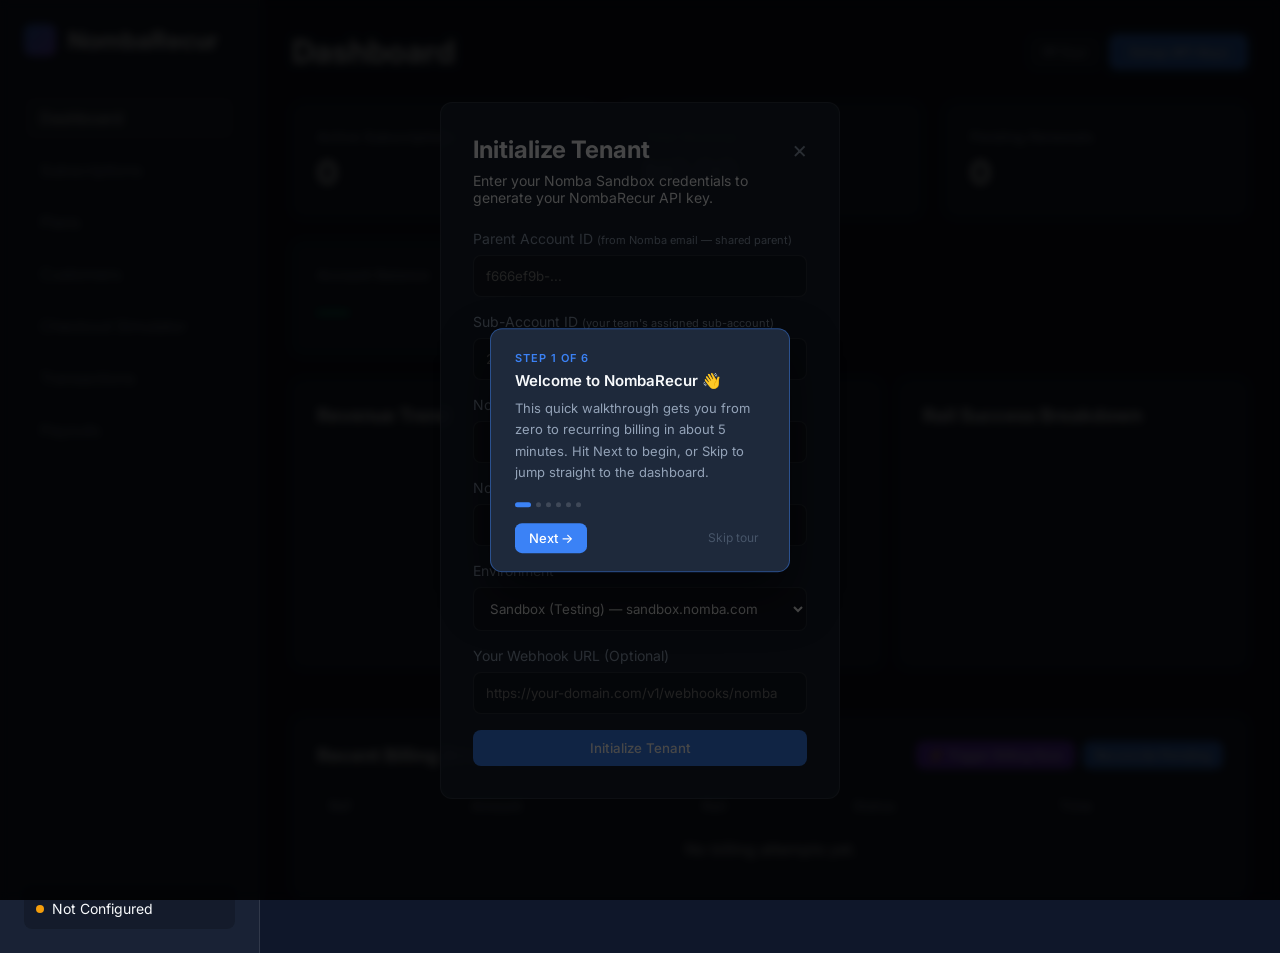
==== commit 87363c2a: "feat: add send invoice to email form functionality" ====
--- a/static/index.html
+++ b/static/index.html
@@ -230,7 +230,8 @@
                         <div class="flex-between" style="border-bottom: 1px solid #e2e8f0; padding-bottom: 16px; margin-bottom: 16px;">
                             <h3 style="color: #10b981; margin: 0;">Checkout Generated!</h3>
                             <div>
-                                <button id="viewInvoiceBtn" class="btn" style="background: #f1f5f9; color: #334155; margin-right: 8px;">📄 View Invoice</button>
+                                <button id="sendInvoiceBtn" class="btn" style="background: #3b82f6; color: white; margin-right: 8px;">✉️ Email Invoice</button>
+                                <button id="viewInvoiceBtn" class="btn" style="background: #f1f5f9; color: #334155; margin-right: 8px;">📄 View</button>
                                 <a id="checkoutLinkBtn" href="#" target="_blank" class="btn" style="background: #10b981; color: white;">Open Checkout ↗</a>
                             </div>
                         </div>
